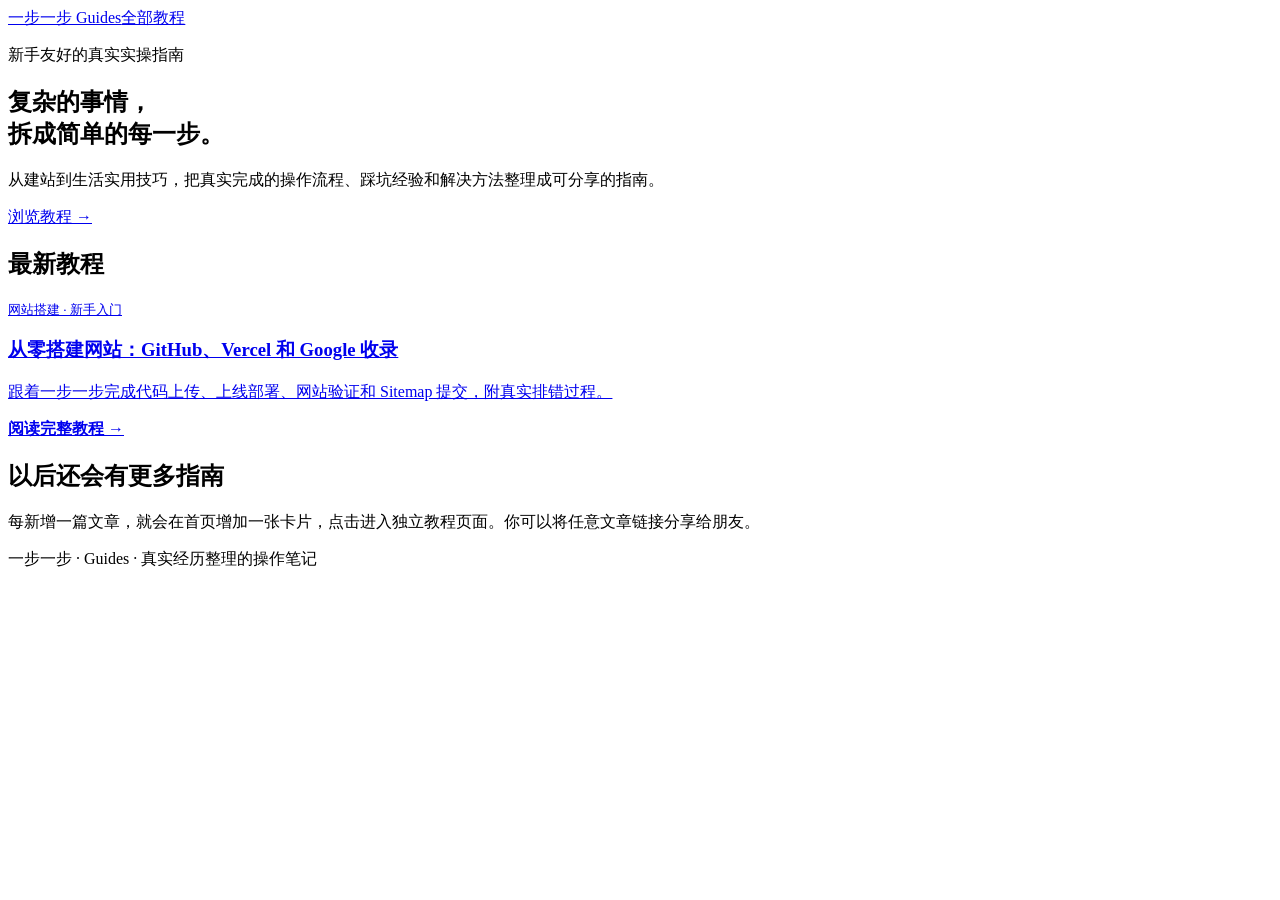
==== index.html @ f856655a "Add guide hub homepage" ====
<!doctype html><html lang="zh-CN"><head><meta charset="utf-8"><meta name="viewport" content="width=device-width,initial-scale=1"><meta name="description" content="简单易懂的实用操作指南"><title>一步一步 · Guides</title><link rel="stylesheet" href="/style.css"></head><body><header><div class="wrap nav"><a href="/" class="brand">一步一步 <span>Guides</span></a><a href="#guides">全部教程</a></div></header><section class="hero"><div class="wrap"><p class="eyebrow">新手友好的真实实操指南</p><h1>复杂的事情，<br>拆成简单的每一步。</h1><p class="intro">从建站到生活实用技巧，把真实完成的操作流程、踩坑经验和解决方法整理成可分享的指南。</p><a class="btn" href="#guides">浏览教程 →</a></div></section><main class="wrap" id="guides"><h2>最新教程</h2><div class="cards"><a class="card" href="/guides/first-website.html"><small>网站搭建 · 新手入门</small><h3>从零搭建网站：GitHub、Vercel 和 Google 收录</h3><p>跟着一步一步完成代码上传、上线部署、网站验证和 Sitemap 提交，附真实排错过程。</p><strong>阅读完整教程 →</strong></a></div><section class="note"><h2>以后还会有更多指南</h2><p>每新增一篇文章，就会在首页增加一张卡片，点击进入独立教程页面。你可以将任意文章链接分享给朋友。</p></section></main><footer><div class="wrap">一步一步 · Guides · 真实经历整理的操作笔记</div></footer></body></html>
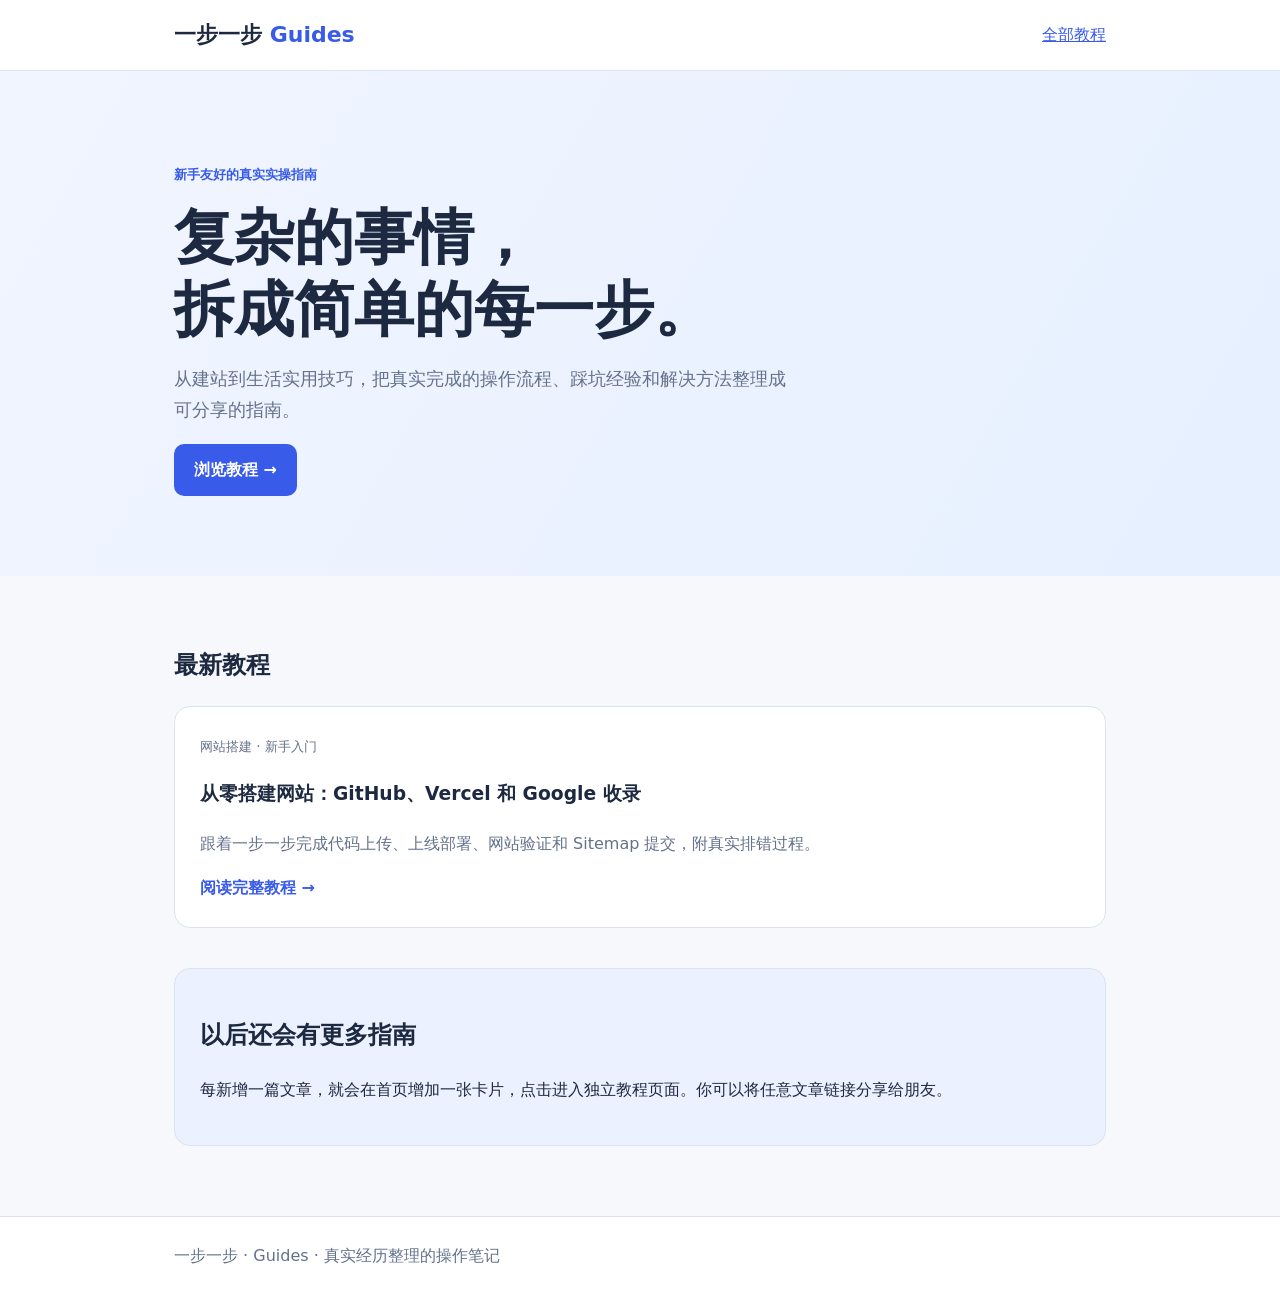
==== commit 58c94b46: "Enable Web Analytics on guide homepage" ====
--- a/index.html
+++ b/index.html
@@ -1 +1 @@
-<!doctype html><html lang="zh-CN"><head><meta charset="utf-8"><meta name="viewport" content="width=device-width,initial-scale=1"><meta name="description" content="简单易懂的实用操作指南"><title>一步一步 · Guides</title><link rel="stylesheet" href="/style.css"></head><body><header><div class="wrap nav"><a href="/" class="brand">一步一步 <span>Guides</span></a><a href="#guides">全部教程</a></div></header><section class="hero"><div class="wrap"><p class="eyebrow">新手友好的真实实操指南</p><h1>复杂的事情，<br>拆成简单的每一步。</h1><p class="intro">从建站到生活实用技巧，把真实完成的操作流程、踩坑经验和解决方法整理成可分享的指南。</p><a class="btn" href="#guides">浏览教程 →</a></div></section><main class="wrap" id="guides"><h2>最新教程</h2><div class="cards"><a class="card" href="/guides/first-website.html"><small>网站搭建 · 新手入门</small><h3>从零搭建网站：GitHub、Vercel 和 Google 收录</h3><p>跟着一步一步完成代码上传、上线部署、网站验证和 Sitemap 提交，附真实排错过程。</p><strong>阅读完整教程 →</strong></a></div><section class="note"><h2>以后还会有更多指南</h2><p>每新增一篇文章，就会在首页增加一张卡片，点击进入独立教程页面。你可以将任意文章链接分享给朋友。</p></section></main><footer><div class="wrap">一步一步 · Guides · 真实经历整理的操作笔记</div></footer></body></html>+<!doctype html><html lang="zh-CN"><head><meta charset="utf-8"><meta name="viewport" content="width=device-width,initial-scale=1"><meta name="description" content="简单易懂的实用操作指南"><title>一步一步 · Guides</title><link rel="stylesheet" href="/style.css"><script defer src="/_vercel/insights/script.js"></script></head><body><header><div class="wrap nav"><a href="/" class="brand">一步一步 <span>Guides</span></a><a href="#guides">全部教程</a></div></header><section class="hero"><div class="wrap"><p class="eyebrow">新手友好的真实实操指南</p><h1>复杂的事情，<br>拆成简单的每一步。</h1><p class="intro">从建站到生活实用技巧，把真实完成的操作流程、踩坑经验和解决方法整理成可分享的指南。</p><a class="btn" href="#guides">浏览教程 →</a></div></section><main class="wrap" id="guides"><h2>最新教程</h2><div class="cards"><a class="card" href="/guides/first-website.html"><small>网站搭建 · 新手入门</small><h3>从零搭建网站：GitHub、Vercel 和 Google 收录</h3><p>跟着一步一步完成代码上传、上线部署、网站验证和 Sitemap 提交，附真实排错过程。</p><strong>阅读完整教程 →</strong></a></div><section class="note"><h2>以后还会有更多指南</h2><p>每新增一篇文章，就会在首页增加一张卡片，点击进入独立教程页面。你可以将任意文章链接分享给朋友。</p></section></main><footer><div class="wrap">一步一步 · Guides · 真实经历整理的操作笔记</div></footer></body></html>
--- a/style.css
+++ b/style.css
@@ -0,0 +1 @@
+:root{--ink:#1d2940;--blue:#385bea;--muted:#64718b}*{box-sizing:border-box}body{margin:0;background:#f6f8fc;color:var(--ink);font:16px/1.75 system-ui,'Noto Sans SC',sans-serif}a{color:var(--blue)}.wrap{max-width:980px;margin:auto;padding:0 24px}header{background:#fff;border-bottom:1px solid #e0e5ee}.nav{display:flex;justify-content:space-between;align-items:center;height:70px}.brand{text-decoration:none;font-weight:800;font-size:22px;color:var(--ink)}.brand span{color:var(--blue)}.hero{padding:80px 0;background:linear-gradient(120deg,#f1f5ff,#e6f0ff)}.hero h1{font-size:clamp(36px,5vw,60px);line-height:1.2;margin:14px 0}.eyebrow{font-size:13px;font-weight:700;color:var(--blue)}.intro{max-width:620px;color:var(--muted);font-size:18px}.btn{display:inline-block;background:var(--blue);color:white;text-decoration:none;border-radius:10px;padding:12px 20px;font-weight:700}main{padding-top:48px!important;padding-bottom:70px!important}.cards{display:grid;grid-template-columns:repeat(auto-fit,minmax(280px,1fr));gap:20px}.card,.note,.block{background:white;border:1px solid #dce3ee;border-radius:16px;padding:25px}.card{text-decoration:none;color:var(--ink)}.card small,.card p{color:var(--muted)}.card strong{color:var(--blue)}.note{margin-top:40px;background:#ebf1ff}footer{padding:25px 0;background:white;border-top:1px solid #dce3ee;color:var(--muted)}article{max-width:800px;margin:48px auto 80px;padding:0 24px}article h1{line-height:1.35;font-size:clamp(29px,4vw,44px)}article h2{margin-top:42px;border-bottom:1px solid #dde3ec;padding-bottom:8px}article li{margin:9px 0}code{background:#e9eef9;padding:3px 6px;border-radius:5px;word-break:break-word}pre{background:#18243a;color:white;padding:18px;border-radius:12px;overflow-x:auto}pre code{background:transparent}article .block{margin:22px 0}article .muted{color:var(--muted)}
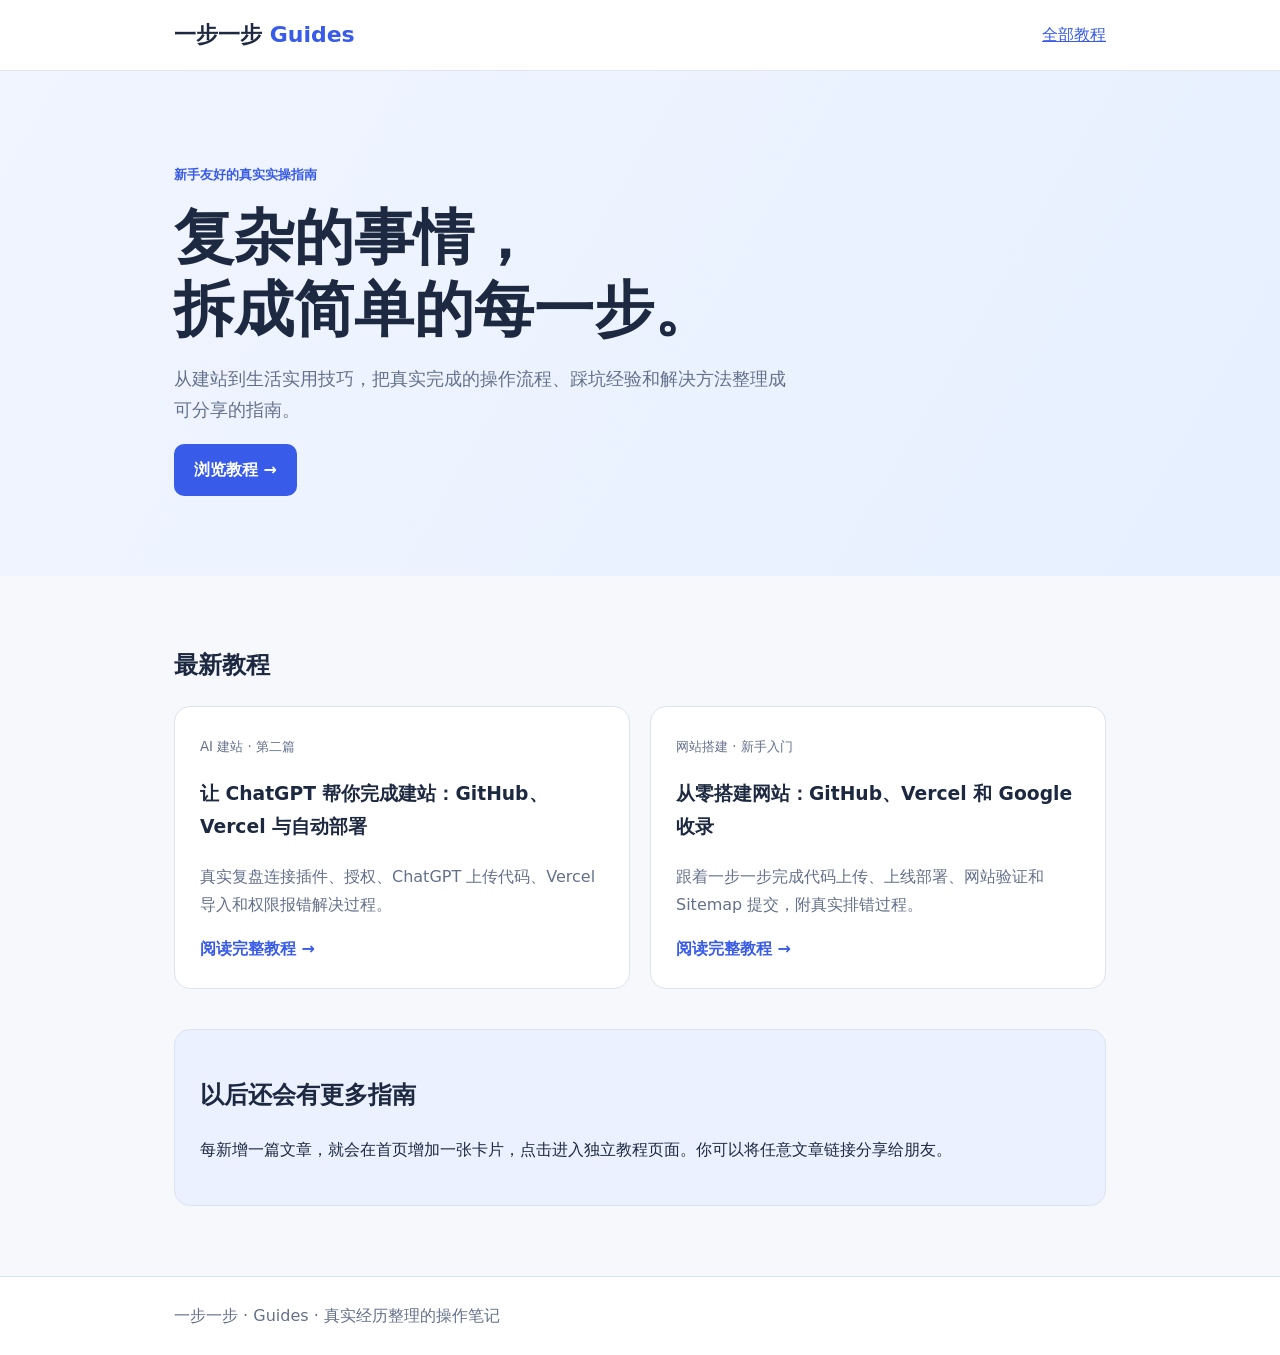
==== commit 72233f7b: "Add second tutorial to homepage" ====
--- a/index.html
+++ b/index.html
@@ -1 +1 @@
-<!doctype html><html lang="zh-CN"><head><meta charset="utf-8"><meta name="viewport" content="width=device-width,initial-scale=1"><meta name="description" content="简单易懂的实用操作指南"><title>一步一步 · Guides</title><link rel="stylesheet" href="/style.css"><script defer src="/_vercel/insights/script.js"></script></head><body><header><div class="wrap nav"><a href="/" class="brand">一步一步 <span>Guides</span></a><a href="#guides">全部教程</a></div></header><section class="hero"><div class="wrap"><p class="eyebrow">新手友好的真实实操指南</p><h1>复杂的事情，<br>拆成简单的每一步。</h1><p class="intro">从建站到生活实用技巧，把真实完成的操作流程、踩坑经验和解决方法整理成可分享的指南。</p><a class="btn" href="#guides">浏览教程 →</a></div></section><main class="wrap" id="guides"><h2>最新教程</h2><div class="cards"><a class="card" href="/guides/first-website.html"><small>网站搭建 · 新手入门</small><h3>从零搭建网站：GitHub、Vercel 和 Google 收录</h3><p>跟着一步一步完成代码上传、上线部署、网站验证和 Sitemap 提交，附真实排错过程。</p><strong>阅读完整教程 →</strong></a></div><section class="note"><h2>以后还会有更多指南</h2><p>每新增一篇文章，就会在首页增加一张卡片，点击进入独立教程页面。你可以将任意文章链接分享给朋友。</p></section></main><footer><div class="wrap">一步一步 · Guides · 真实经历整理的操作笔记</div></footer></body></html>+<!doctype html><html lang="zh-CN"><head><meta charset="utf-8"><meta name="viewport" content="width=device-width,initial-scale=1"><meta name="description" content="简单易懂的实用操作指南"><title>一步一步 · Guides</title><link rel="stylesheet" href="/style.css"><script defer src="/_vercel/insights/script.js"></script></head><body><header><div class="wrap nav"><a href="/" class="brand">一步一步 <span>Guides</span></a><a href="#guides">全部教程</a></div></header><section class="hero"><div class="wrap"><p class="eyebrow">新手友好的真实实操指南</p><h1>复杂的事情，<br>拆成简单的每一步。</h1><p class="intro">从建站到生活实用技巧，把真实完成的操作流程、踩坑经验和解决方法整理成可分享的指南。</p><a class="btn" href="#guides">浏览教程 →</a></div></section><main class="wrap" id="guides"><h2>最新教程</h2><div class="cards"><a class="card" href="/guides/chatgpt-github-vercel.html"><small>AI 建站 · 第二篇</small><h3>让 ChatGPT 帮你完成建站：GitHub、Vercel 与自动部署</h3><p>真实复盘连接插件、授权、ChatGPT 上传代码、Vercel 导入和权限报错解决过程。</p><strong>阅读完整教程 →</strong></a><a class="card" href="/guides/first-website.html"><small>网站搭建 · 新手入门</small><h3>从零搭建网站：GitHub、Vercel 和 Google 收录</h3><p>跟着一步一步完成代码上传、上线部署、网站验证和 Sitemap 提交，附真实排错过程。</p><strong>阅读完整教程 →</strong></a></div><section class="note"><h2>以后还会有更多指南</h2><p>每新增一篇文章，就会在首页增加一张卡片，点击进入独立教程页面。你可以将任意文章链接分享给朋友。</p></section></main><footer><div class="wrap">一步一步 · Guides · 真实经历整理的操作笔记</div></footer></body></html>
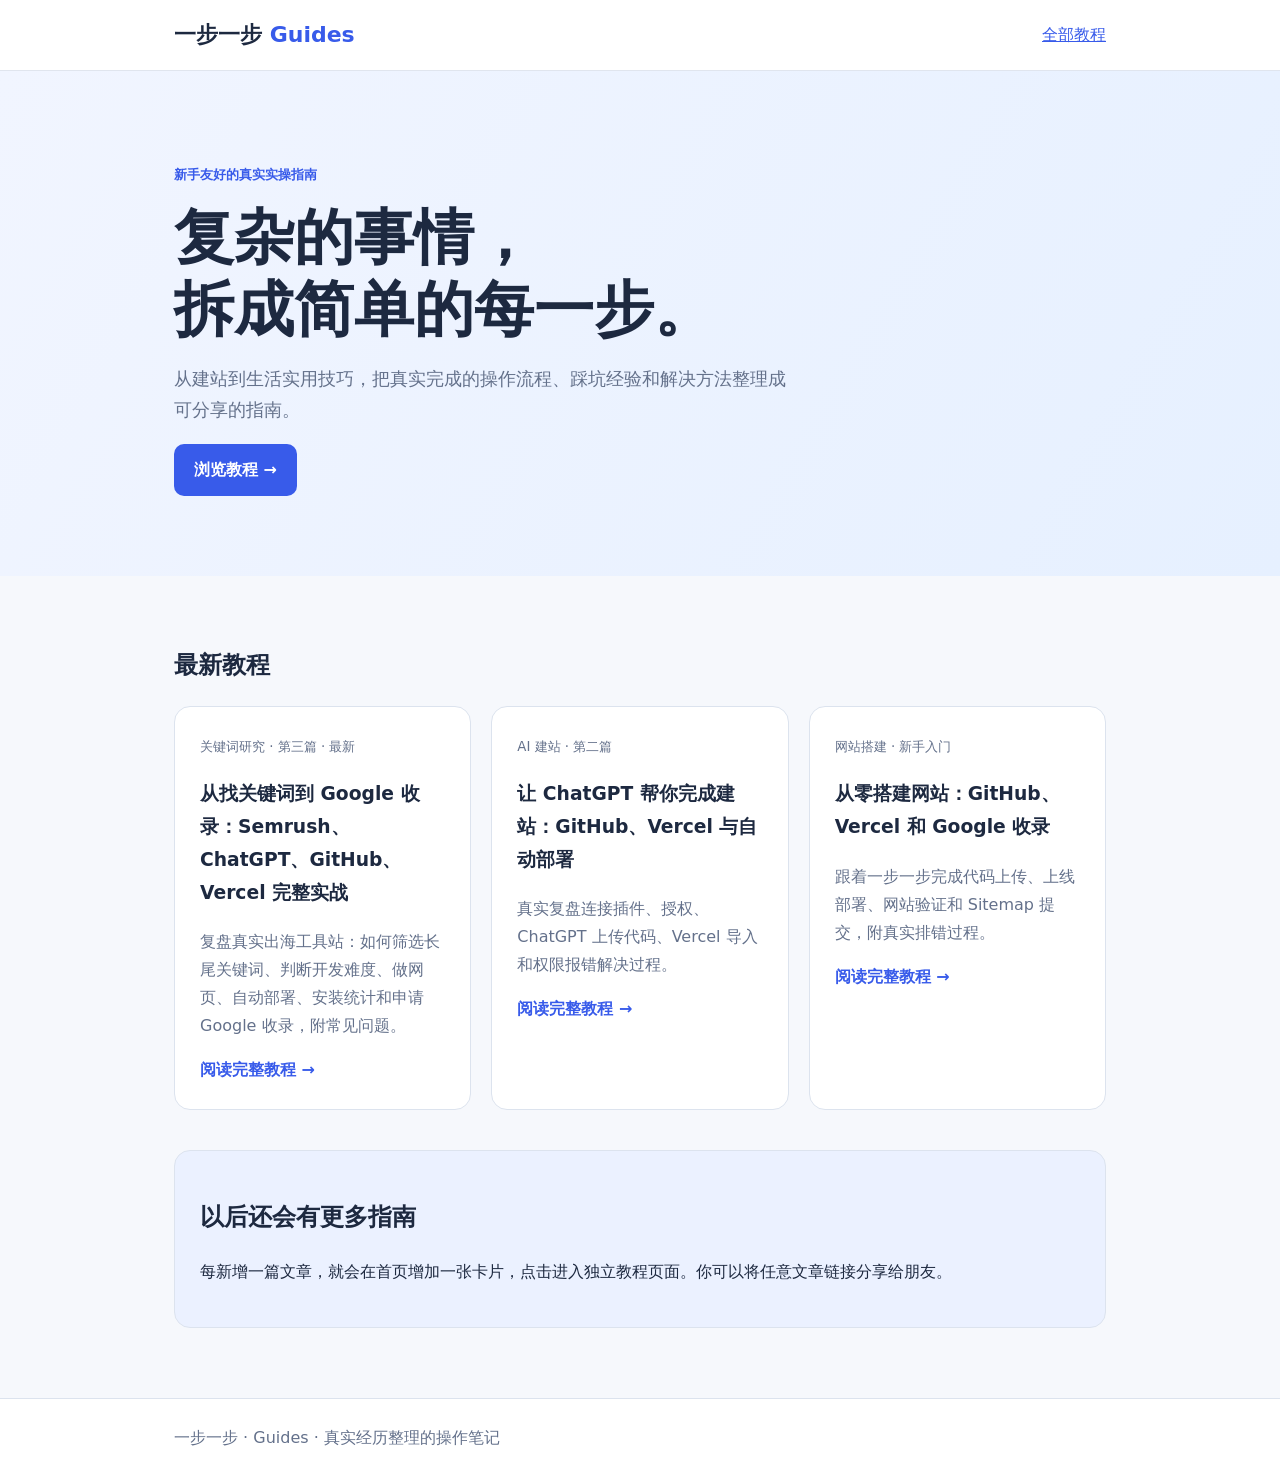
==== commit 8a10d63a: "Feature new keyword-to-indexing tutorial on homepage" ====
--- a/index.html
+++ b/index.html
@@ -1 +1 @@
-<!doctype html><html lang="zh-CN"><head><meta charset="utf-8"><meta name="viewport" content="width=device-width,initial-scale=1"><meta name="description" content="简单易懂的实用操作指南"><title>一步一步 · Guides</title><link rel="stylesheet" href="/style.css"><script defer src="/_vercel/insights/script.js"></script></head><body><header><div class="wrap nav"><a href="/" class="brand">一步一步 <span>Guides</span></a><a href="#guides">全部教程</a></div></header><section class="hero"><div class="wrap"><p class="eyebrow">新手友好的真实实操指南</p><h1>复杂的事情，<br>拆成简单的每一步。</h1><p class="intro">从建站到生活实用技巧，把真实完成的操作流程、踩坑经验和解决方法整理成可分享的指南。</p><a class="btn" href="#guides">浏览教程 →</a></div></section><main class="wrap" id="guides"><h2>最新教程</h2><div class="cards"><a class="card" href="/guides/chatgpt-github-vercel.html"><small>AI 建站 · 第二篇</small><h3>让 ChatGPT 帮你完成建站：GitHub、Vercel 与自动部署</h3><p>真实复盘连接插件、授权、ChatGPT 上传代码、Vercel 导入和权限报错解决过程。</p><strong>阅读完整教程 →</strong></a><a class="card" href="/guides/first-website.html"><small>网站搭建 · 新手入门</small><h3>从零搭建网站：GitHub、Vercel 和 Google 收录</h3><p>跟着一步一步完成代码上传、上线部署、网站验证和 Sitemap 提交，附真实排错过程。</p><strong>阅读完整教程 →</strong></a></div><section class="note"><h2>以后还会有更多指南</h2><p>每新增一篇文章，就会在首页增加一张卡片，点击进入独立教程页面。你可以将任意文章链接分享给朋友。</p></section></main><footer><div class="wrap">一步一步 · Guides · 真实经历整理的操作笔记</div></footer></body></html>+<!doctype html><html lang="zh-CN"><head><meta charset="utf-8"><meta name="viewport" content="width=device-width,initial-scale=1"><meta name="description" content="简单易懂的实用操作指南"><title>一步一步 · Guides</title><link rel="stylesheet" href="/style.css"><script defer src="/_vercel/insights/script.js"></script><meta name="google-site-verification" content="4Mdno3DH-IN6tUBIRk_PejBjr8TrSSoUEJoJRcEMtwU" /></head><body><header><div class="wrap nav"><a href="/" class="brand">一步一步 <span>Guides</span></a><a href="#guides">全部教程</a></div></header><section class="hero"><div class="wrap"><p class="eyebrow">新手友好的真实实操指南</p><h1>复杂的事情，<br>拆成简单的每一步。</h1><p class="intro">从建站到生活实用技巧，把真实完成的操作流程、踩坑经验和解决方法整理成可分享的指南。</p><a class="btn" href="#guides">浏览教程 →</a></div></section><main class="wrap" id="guides"><h2>最新教程</h2><div class="cards"><a class="card" href="/guides/keyword-to-google-indexing.html"><small>关键词研究 · 第三篇 · 最新</small><h3>从找关键词到 Google 收录：Semrush、ChatGPT、GitHub、Vercel 完整实战</h3><p>复盘真实出海工具站：如何筛选长尾关键词、判断开发难度、做网页、自动部署、安装统计和申请 Google 收录，附常见问题。</p><strong>阅读完整教程 →</strong></a><a class="card" href="/guides/chatgpt-github-vercel.html"><small>AI 建站 · 第二篇</small><h3>让 ChatGPT 帮你完成建站：GitHub、Vercel 与自动部署</h3><p>真实复盘连接插件、授权、ChatGPT 上传代码、Vercel 导入和权限报错解决过程。</p><strong>阅读完整教程 →</strong></a><a class="card" href="/guides/first-website.html"><small>网站搭建 · 新手入门</small><h3>从零搭建网站：GitHub、Vercel 和 Google 收录</h3><p>跟着一步一步完成代码上传、上线部署、网站验证和 Sitemap 提交，附真实排错过程。</p><strong>阅读完整教程 →</strong></a></div><section class="note"><h2>以后还会有更多指南</h2><p>每新增一篇文章，就会在首页增加一张卡片，点击进入独立教程页面。你可以将任意文章链接分享给朋友。</p></section></main><footer><div class="wrap">一步一步 · Guides · 真实经历整理的操作笔记</div></footer></body></html>
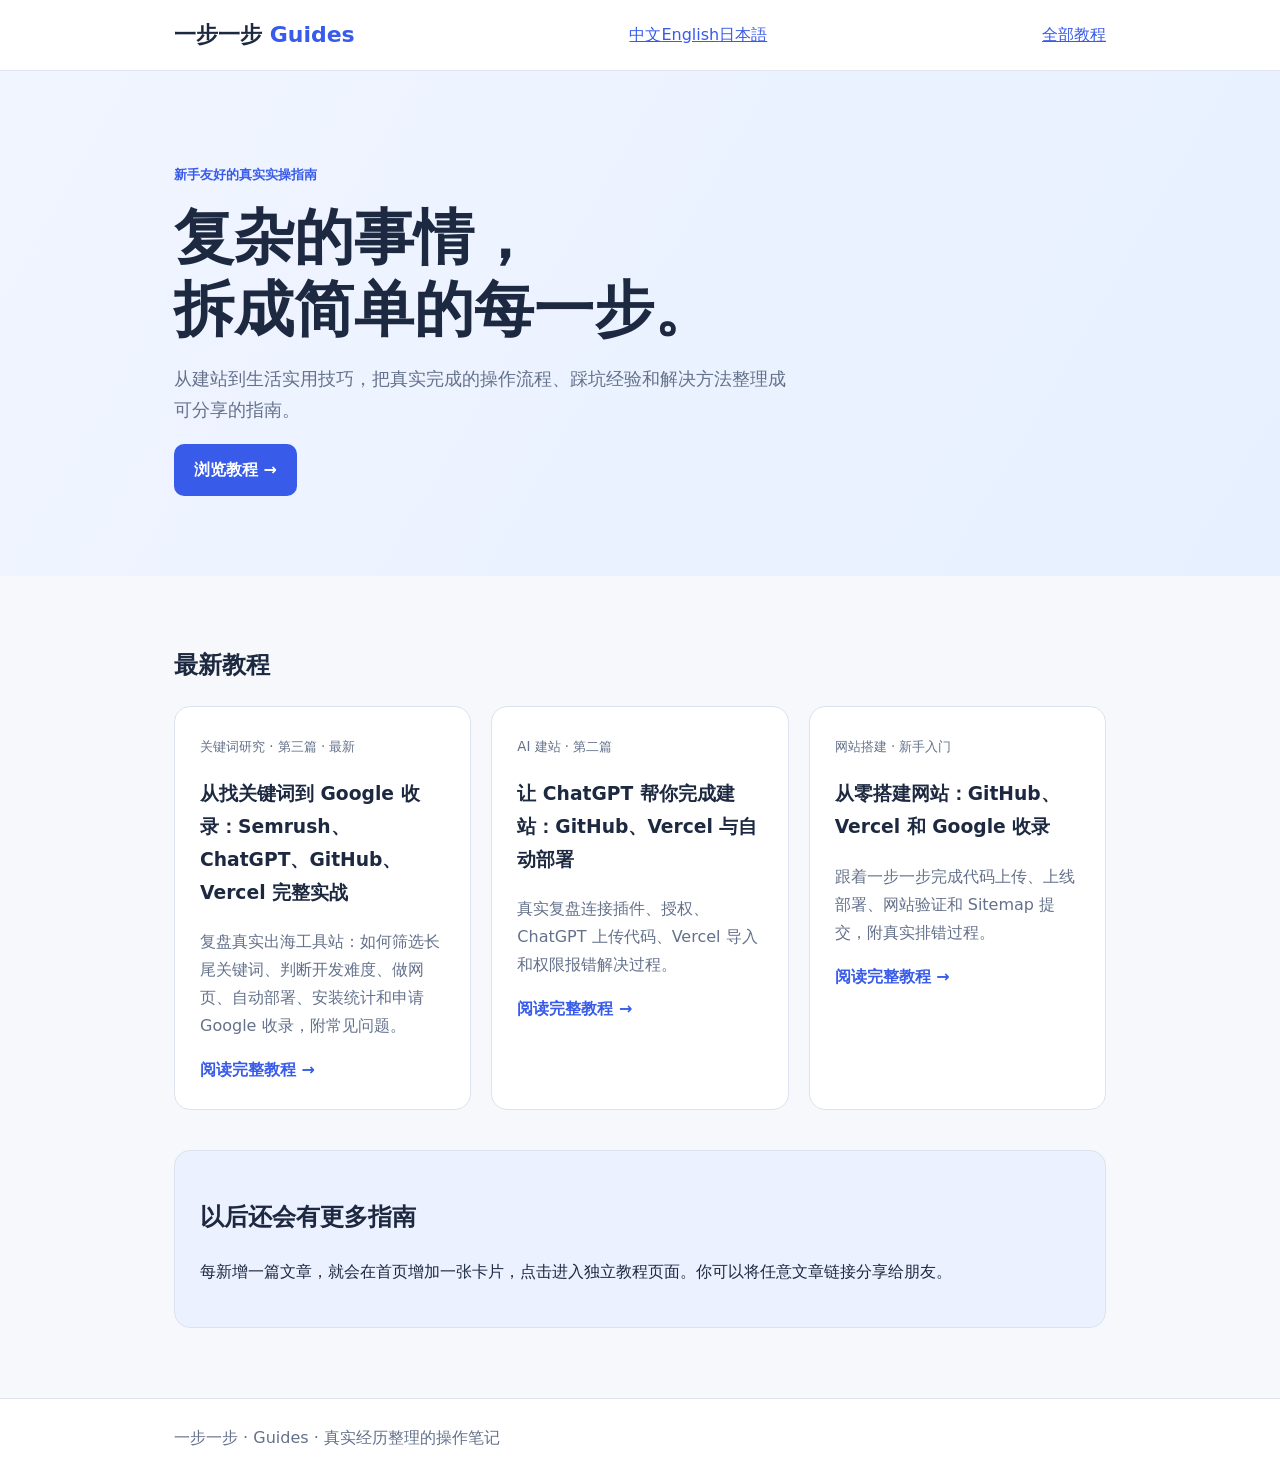
==== commit 4f0faf77: "Add language switcher to Chinese page" ====
--- a/index.html
+++ b/index.html
@@ -1 +1 @@
-<!doctype html><html lang="zh-CN"><head><meta charset="utf-8"><meta name="viewport" content="width=device-width,initial-scale=1"><meta name="description" content="简单易懂的实用操作指南"><title>一步一步 · Guides</title><link rel="stylesheet" href="/style.css"><script defer src="/_vercel/insights/script.js"></script><meta name="google-site-verification" content="4Mdno3DH-IN6tUBIRk_PejBjr8TrSSoUEJoJRcEMtwU" /></head><body><header><div class="wrap nav"><a href="/" class="brand">一步一步 <span>Guides</span></a><a href="#guides">全部教程</a></div></header><section class="hero"><div class="wrap"><p class="eyebrow">新手友好的真实实操指南</p><h1>复杂的事情，<br>拆成简单的每一步。</h1><p class="intro">从建站到生活实用技巧，把真实完成的操作流程、踩坑经验和解决方法整理成可分享的指南。</p><a class="btn" href="#guides">浏览教程 →</a></div></section><main class="wrap" id="guides"><h2>最新教程</h2><div class="cards"><a class="card" href="/guides/keyword-to-google-indexing.html"><small>关键词研究 · 第三篇 · 最新</small><h3>从找关键词到 Google 收录：Semrush、ChatGPT、GitHub、Vercel 完整实战</h3><p>复盘真实出海工具站：如何筛选长尾关键词、判断开发难度、做网页、自动部署、安装统计和申请 Google 收录，附常见问题。</p><strong>阅读完整教程 →</strong></a><a class="card" href="/guides/chatgpt-github-vercel.html"><small>AI 建站 · 第二篇</small><h3>让 ChatGPT 帮你完成建站：GitHub、Vercel 与自动部署</h3><p>真实复盘连接插件、授权、ChatGPT 上传代码、Vercel 导入和权限报错解决过程。</p><strong>阅读完整教程 →</strong></a><a class="card" href="/guides/first-website.html"><small>网站搭建 · 新手入门</small><h3>从零搭建网站：GitHub、Vercel 和 Google 收录</h3><p>跟着一步一步完成代码上传、上线部署、网站验证和 Sitemap 提交，附真实排错过程。</p><strong>阅读完整教程 →</strong></a></div><section class="note"><h2>以后还会有更多指南</h2><p>每新增一篇文章，就会在首页增加一张卡片，点击进入独立教程页面。你可以将任意文章链接分享给朋友。</p></section></main><footer><div class="wrap">一步一步 · Guides · 真实经历整理的操作笔记</div></footer></body></html>+<!doctype html><html lang="zh-CN"><head><meta charset="utf-8"><meta name="viewport" content="width=device-width,initial-scale=1"><meta name="description" content="简单易懂的实用操作指南"><title>一步一步 · Guides</title><link rel="stylesheet" href="/style.css"><script defer src="/_vercel/insights/script.js"></script><meta name="google-site-verification" content="4Mdno3DH-IN6tUBIRk_PejBjr8TrSSoUEJoJRcEMtwU" /></head><body><header><div class="wrap nav"><a href="/" class="brand">一步一步 <span>Guides</span></a><div class="lang-nav" aria-label="Language"><a href="/" aria-current="page">中文</a><a href="/en/">English</a><a href="/ja/">日本語</a></div><a href="#guides">全部教程</a></div></header><section class="hero"><div class="wrap"><p class="eyebrow">新手友好的真实实操指南</p><h1>复杂的事情，<br>拆成简单的每一步。</h1><p class="intro">从建站到生活实用技巧，把真实完成的操作流程、踩坑经验和解决方法整理成可分享的指南。</p><a class="btn" href="#guides">浏览教程 →</a></div></section><main class="wrap" id="guides"><h2>最新教程</h2><div class="cards"><a class="card" href="/guides/keyword-to-google-indexing.html"><small>关键词研究 · 第三篇 · 最新</small><h3>从找关键词到 Google 收录：Semrush、ChatGPT、GitHub、Vercel 完整实战</h3><p>复盘真实出海工具站：如何筛选长尾关键词、判断开发难度、做网页、自动部署、安装统计和申请 Google 收录，附常见问题。</p><strong>阅读完整教程 →</strong></a><a class="card" href="/guides/chatgpt-github-vercel.html"><small>AI 建站 · 第二篇</small><h3>让 ChatGPT 帮你完成建站：GitHub、Vercel 与自动部署</h3><p>真实复盘连接插件、授权、ChatGPT 上传代码、Vercel 导入和权限报错解决过程。</p><strong>阅读完整教程 →</strong></a><a class="card" href="/guides/first-website.html"><small>网站搭建 · 新手入门</small><h3>从零搭建网站：GitHub、Vercel 和 Google 收录</h3><p>跟着一步一步完成代码上传、上线部署、网站验证和 Sitemap 提交，附真实排错过程。</p><strong>阅读完整教程 →</strong></a></div><section class="note"><h2>以后还会有更多指南</h2><p>每新增一篇文章，就会在首页增加一张卡片，点击进入独立教程页面。你可以将任意文章链接分享给朋友。</p></section></main><footer><div class="wrap">一步一步 · Guides · 真实经历整理的操作笔记</div></footer></body></html>
